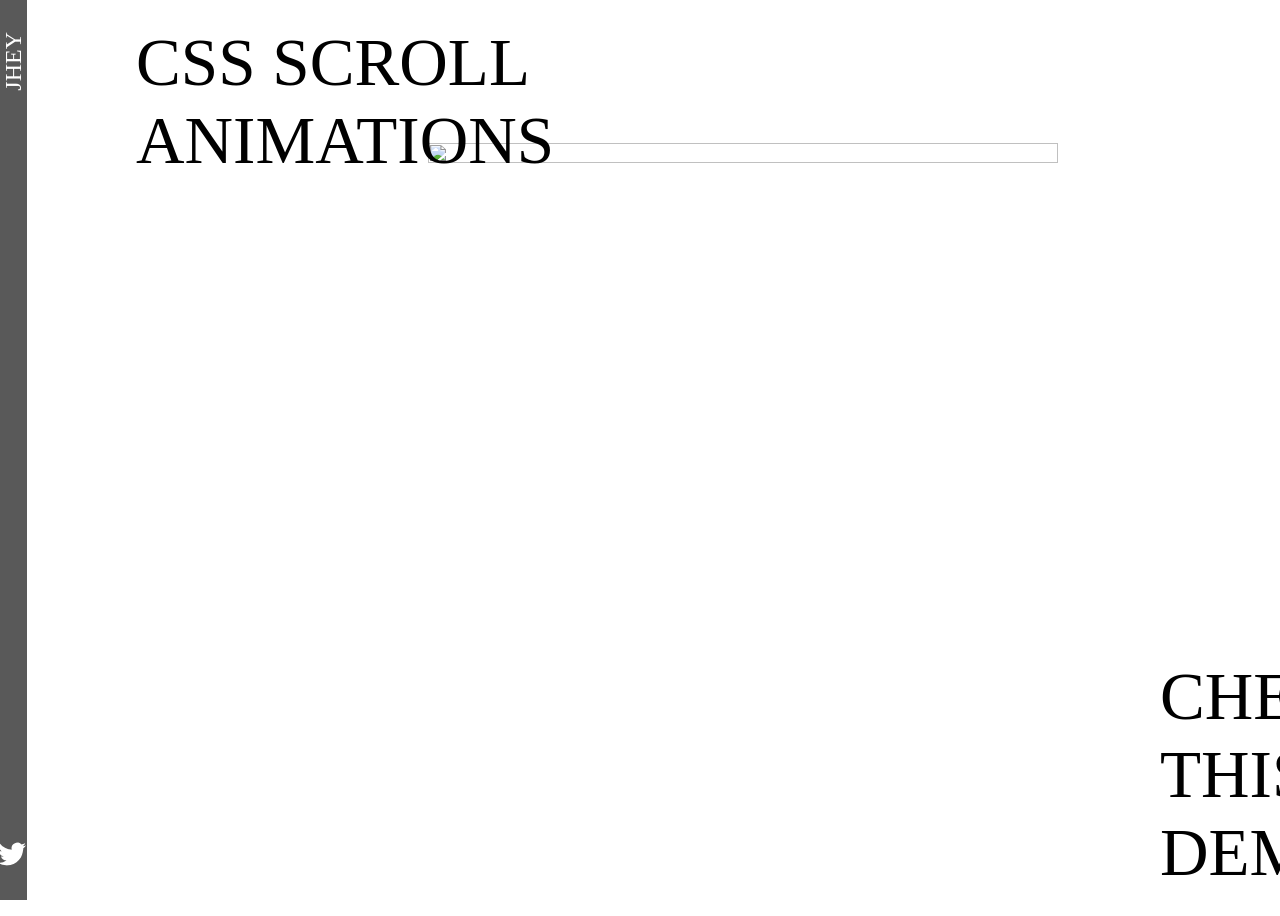
==== index.html @ 0eaf3a08 "first commit" ====
<!DOCTYPE html>
<html data-theme="dark">

<head>
    <meta charset="UTF-8">
    <meta name="viewport" content="width=device-width, initial-scale=1.0">
    <title>晝場ポートフォリオ</title>
    <link rel="stylesheet" href="css/style.css">
</head>

<body>
    <nav>
        <h1>Jhey</h1>
        <a href="https://twitter.com/intent/follow?screen_name=jh3yy">
            <svg role="img" viewBox="0 0 24 24" xmlns="http://www.w3.org/2000/svg">
                <title>Twitter</title>
                <path
                    d="M23.953 4.57a10 10 0 01-2.825.775 4.958 4.958 0 002.163-2.723c-.951.555-2.005.959-3.127 1.184a4.92 4.92 0 00-8.384 4.482C7.69 8.095 4.067 6.13 1.64 3.162a4.822 4.822 0 00-.666 2.475c0 1.71.87 3.213 2.188 4.096a4.904 4.904 0 01-2.228-.616v.06a4.923 4.923 0 003.946 4.827 4.996 4.996 0 01-2.212.085 4.936 4.936 0 004.604 3.417 9.867 9.867 0 01-6.102 2.105c-.39 0-.779-.023-1.17-.067a13.995 13.995 0 007.557 2.209c9.053 0 13.998-7.496 13.998-13.985 0-.21 0-.42-.015-.63A9.935 9.935 0 0024 4.59z" />
            </svg>
        </a>
    </nav>
    <ul>
        <li>
            <h2>CSS Scroll<br>Animations</h2>
            <img src="https://picsum.photos/400/400?random=1" alt="">
        </li>
        <li>
            <h2>Check out this rad demo</h2>
            <img src="https://picsum.photos/400/400?random=2" alt="">
        </li>
        <li>
            <h2>All CSS</h2>
            <img src="https://picsum.photos/400/400?random=3" alt="">
        </li>
        <li>
            <h2>The same keyframes for every image</h2>
            <img src="https://picsum.photos/400/400?random=4" alt="">
        </li>
        <li>
            <h2>Use a ViewTimeline</h2>
            <img src="https://picsum.photos/400/400?random=5" alt="">
        </li>
        <li>
            <h2>With the inline axis</h2>
            <img src="https://picsum.photos/400/400?random=6" alt="">
        </li>
        <li>
            <h2>Use a keyframes set</h2>
            <img src="https://picsum.photos/400/400?random=7" alt="">
        </li>
        <li>
            <h2>That rotates its subject</h2>
            <img src="https://picsum.photos/400/400?random=8" alt="">
        </li>
        <li>
            <h2>Alternate the transform-origin</h2>
            <img src="https://picsum.photos/400/400?random=9" alt="">
        </li>
        <li>
            <h2>Using :nth-of-type(even)</h2>
            <img src="https://picsum.photos/400/400?random=10" alt="">
        </li>
        <li>
            <h2>That's it!</h2>
        </li>
    </ul>
</body>

</html>
---- css/style.css ----
* {
    box-sizing: border-box;
}

body {
    display: grid;
    place-items: center;
    min-height: 100vh;
    overflow-y: hidden;
}

ul {
    display: flex;
    list-style-type: none;
    padding: 0 10vw;
    margin: 0;
    height: 100%;
}

nav {
    padding: 0 2rem;
    position: fixed;
    width: 100vh;
    color: white;
    background: hsl(0 0% 0% / 0.65);
    backdrop-filter: blur(4px);
    left: 0;
    bottom: 0;
    transform-origin: 0 100%;
    transform: rotate(-90deg) translateY(100%);
    z-index: 2;
}

nav a {
    position: absolute;
    left: 2rem;
    top: 50%;
    translate: 0 -50%;
}

nav svg {
    width: 1.75rem;
    rotate: 90deg;
    fill: white;
}

h1 {
    margin: 0;
    text-transform: uppercase;
    text-align: right;
    font-weight: 100;
}

li {
    width: 80vw;
    height: 100%;
    position: relative;
    display: grid;
    align-items: start;
    padding: 1rem 0;
    overflow: hidden;
}

li:nth-of-type(even) {
    align-items: end;
}

img {
    position: absolute;
    right: 10%;
    top: 50%;
    translate: 0% -50%;
    z-index: -1;
    width: 70vmin;
    aspect-ratio: 1;
    transform-origin: 300% 50%;
}

@media(prefers-reduced-motion: no-preference) {
    li {
        view-timeline: --item;
        view-timeline-axis: inline;
    }

    img {
        animation: fly-by both linear;
        animation-timeline: --item;
    }
}

@keyframes fly-by {
    0% {
        transform: rotate(30deg);
    }

    100% {
        transform: rotate(-30deg);
    }
}

li:nth-of-type(even) img {
    /*   animation-direction: reverse; */
    transform-origin: -300% 50%;
}

h2 {
    font-size: clamp(2rem, 4vw + 1rem, 10rem);
    margin: 0;
    text-transform: uppercase;
    font-weight: 200;
    max-width: 50%;
}
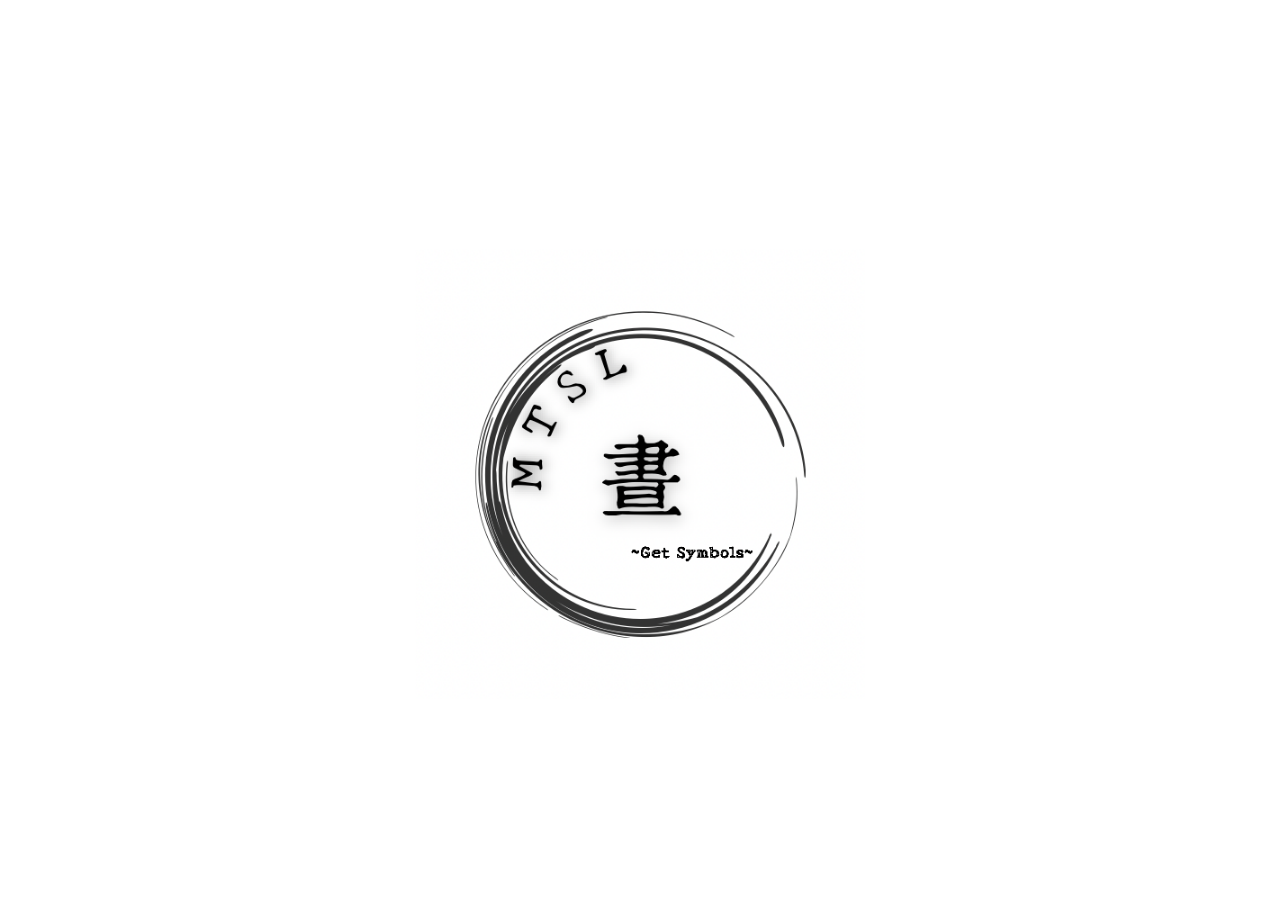
==== commit 9e9c1612: "OK001" ====
--- a/index.html
+++ b/index.html
@@ -6,64 +6,143 @@
     <meta name="viewport" content="width=device-width, initial-scale=1.0">
     <title>晝場ポートフォリオ</title>
     <link rel="stylesheet" href="css/style.css">
+    <script src="https://code.jquery.com/jquery-3.7.1.min.js"></script>
 </head>
 
 <body>
     <nav>
-        <h1>Jhey</h1>
-        <a href="https://twitter.com/intent/follow?screen_name=jh3yy">
+        <h1>mywakou</h1>
+        <a href="https://www.youtube.com/@mywakou">
             <svg role="img" viewBox="0 0 24 24" xmlns="http://www.w3.org/2000/svg">
-                <title>Twitter</title>
+                <title>YouTube</title>
                 <path
-                    d="M23.953 4.57a10 10 0 01-2.825.775 4.958 4.958 0 002.163-2.723c-.951.555-2.005.959-3.127 1.184a4.92 4.92 0 00-8.384 4.482C7.69 8.095 4.067 6.13 1.64 3.162a4.822 4.822 0 00-.666 2.475c0 1.71.87 3.213 2.188 4.096a4.904 4.904 0 01-2.228-.616v.06a4.923 4.923 0 003.946 4.827 4.996 4.996 0 01-2.212.085 4.936 4.936 0 004.604 3.417 9.867 9.867 0 01-6.102 2.105c-.39 0-.779-.023-1.17-.067a13.995 13.995 0 007.557 2.209c9.053 0 13.998-7.496 13.998-13.985 0-.21 0-.42-.015-.63A9.935 9.935 0 0024 4.59z" />
+                    d="M23.498 6.186a2.99 2.99 0 00-2.106-2.106C19.78 3.5 12 3.5 12 3.5s-7.78 0-9.392.58a2.99 2.99 0 00-2.106 2.106C0 7.798 0 12 0 12s0 4.202.502 5.814a2.99 2.99 0 002.106 2.106C4.22 20.5 12 20.5 12 20.5s7.78 0 9.392-.58a2.99 2.99 0 002.106-2.106C24 16.202 24 12 24 12s0-4.202-.502-5.814zM9.75 15.02V8.98L15.5 12l-5.75 3.02z" />
             </svg>
         </a>
     </nav>
-    <ul>
-        <li>
-            <h2>CSS Scroll<br>Animations</h2>
-            <img src="https://picsum.photos/400/400?random=1" alt="">
-        </li>
-        <li>
-            <h2>Check out this rad demo</h2>
-            <img src="https://picsum.photos/400/400?random=2" alt="">
-        </li>
-        <li>
-            <h2>All CSS</h2>
-            <img src="https://picsum.photos/400/400?random=3" alt="">
-        </li>
-        <li>
-            <h2>The same keyframes for every image</h2>
-            <img src="https://picsum.photos/400/400?random=4" alt="">
-        </li>
-        <li>
-            <h2>Use a ViewTimeline</h2>
-            <img src="https://picsum.photos/400/400?random=5" alt="">
-        </li>
-        <li>
-            <h2>With the inline axis</h2>
-            <img src="https://picsum.photos/400/400?random=6" alt="">
-        </li>
-        <li>
-            <h2>Use a keyframes set</h2>
-            <img src="https://picsum.photos/400/400?random=7" alt="">
-        </li>
-        <li>
-            <h2>That rotates its subject</h2>
-            <img src="https://picsum.photos/400/400?random=8" alt="">
-        </li>
-        <li>
-            <h2>Alternate the transform-origin</h2>
-            <img src="https://picsum.photos/400/400?random=9" alt="">
-        </li>
-        <li>
-            <h2>Using :nth-of-type(even)</h2>
-            <img src="https://picsum.photos/400/400?random=10" alt="">
-        </li>
-        <li>
-            <h2>That's it!</h2>
-        </li>
-    </ul>
+    <main>
+        <ul>
+            <li>
+                <h2><ruby>晝場<rt>ﾋﾙﾊﾞ</rt></ruby> <ruby>一光<rt>ｲｯｺｳ</rt></ruby>とは？</h2>
+                <img class="rounded" src="image/hiruba_main.png" alt="">
+            </li>
+            <li>
+                <h2>開発実績</h2>
+                <strong>【業務】</strong>
+                <table class="rounded-table">
+                    <thead>
+                        <tr>
+                            <th>実績</th>
+                            <th>使用技術</th>
+                            <th>対象</th>
+                        </tr>
+                    </thead>
+                    <tbody>
+                        <tr>
+                            <td>与信審査管理システム</td>
+                            <td>VB.NET, Oracle DB, Grape City,SVN</td>
+                            <td>クライアントアプリ、サーバアプリ</td>
+                        </tr>
+                        <tr>
+                            <td>勤怠監視システム</td>
+                            <td>PowerShell,SVN</td>
+                            <td>バッチアプリ</td>
+                        </tr>
+                        <tr>
+                            <td>データ移行アプリ</td>
+                            <td>C#,PostgreSQL,SVN</td>
+                            <td>クライアントアプリ</td>
+                        </tr>
+                    </tbody>
+                </table>
+                <strong>【個人】</strong>
+                <table class="rounded-table">
+                    <thead>
+                        <tr>
+                            <th>実績</th>
+                            <th>使用技術</th>
+                        </tr>
+                    </thead>
+                    <tbody>
+                        <tr>
+                            <td>為替情報取得アプリ</td>
+                            <td>Python,MetaTrader5, SQLite,Git</td>
+                        </tr>
+                        <tr>
+                            <td>相関分析アプリ</td>
+                            <td>Python,SQLite,Git</td>
+                        </tr>
+                        <tr>
+                            <td>時系列機械学習アプリ</td>
+                            <td>Python,keras,SQLite,Git</td>
+                        </tr>
+                    </tbody>
+                </table>
+            </li>
+            <li>
+                <h2>Application</h2>
+                <img src="image/icon.png" alt="">
+            </li>
+            <li>
+                <h2>Run</h2>
+                <img src="image/consol.png" alt="">
+            </li>
+            <li>
+                <h2>Result</h2>
+                <img src="image/スクリーンショット 2024-08-20 013042.png" alt="">
+            </li>
+            <li>
+                <h2>Profile</h2>
+                <p>1996(H8)　Independence Day生</p>
+                <p>一戸出身のドラムを叩いている肥満です</p>
+                <p>ミュージシャンを目指して上京したものの、縁あってプログラミングを学び</p>
+                <p>SEとして3年間で設計からリリースまで経験。その後、福祉業界で会社運営・管理を学びました。</p>
+                <p>趣味はドラム、バルーンアート、BBQ、家庭菜園。 </p>
+                <p>見ての通り、甘党です。</p>
+                <img class="rounded" src="image/ichinohe.png" alt="">
+                <br>
+                <br>
+                <br>
+                <br>
+                <br>
+                <br>
+                <br>
+                <br>
+                <br>
+                <br>
+                <br>
+                <br>
+                <br>
+                <br>
+                <br>
+                <br>
+                <br>
+                <br>
+                <br>
+
+            <li><img class="rounded" src="image/band.jpeg" alt=""></li>
+            <li><img src="image/cup.png" alt=""></li>
+            <li><img class="rounded" src="image/barun.jpeg" alt=""></li>
+            <li><img class="rounded" src="image/sumi.jpeg" alt=""></li>
+            <li><img class="rounded" src="image/yasai.jpeg" alt=""></li>
+            </li>
+            <li>
+                <h2>END</h2>
+            </li>
+        </ul>
+    </main>
+    <!-- フッターここまで -->
+    <div class="start">
+        <p><img class="center-image rotate" src="image/IMG_0540.ico" alt=""></p>
+    </div>
+    <!-- スクリプトはここに配置 -->
+    <script>
+        $(function () {
+            // 0.5秒後にロゴをフェードイン、2秒後に背景をフェードアウト
+            $('.start p').delay(200).fadeIn(1600).parent().delay(2000).fadeOut(1000);
+        });
+    </script>
+
 </body>
 
 </html>
--- a/css/style.css
+++ b/css/style.css
@@ -7,6 +7,11 @@
     place-items: center;
     min-height: 100vh;
     overflow-y: hidden;
+    font-size: 1.5rem;
+}
+
+main {
+    height: 100vh;
 }
 
 ul {
@@ -16,6 +21,13 @@
     margin: 0;
     height: 100%;
 }
+
+p {
+    font-size: 1.5rem;
+    font-weight: 100;
+    padding: 0;
+}
+
 
 nav {
     padding: 0 2rem;
@@ -46,7 +58,7 @@
 
 h1 {
     margin: 0;
-    text-transform: uppercase;
+    text-transform: lowercase;
     text-align: right;
     font-weight: 100;
 }
@@ -72,8 +84,43 @@
     translate: 0% -50%;
     z-index: -1;
     width: 70vmin;
-    aspect-ratio: 1;
     transform-origin: 300% 50%;
+}
+
+.center-image {
+    position: fixed;
+    left: 50%;
+    top: 50%;
+    translate: -50% -50%;
+    z-index: 1;
+    width: 50vmin;
+    transform-origin: center;
+}
+
+img.rounded {
+    border-radius: 50%;
+}
+
+.rounded-table {
+    border-collapse: collapse;
+    width: 100%;
+}
+
+.rounded-table th,
+.rounded-table td {
+    border: 1px solid #E6E6FA;
+    /* 淡い藤色 */
+    padding: 8px;
+}
+
+.rounded-table th {
+    background-color: #F8F8FF;
+    /* GhostWhite for better visibility */
+}
+
+.rounded-table thead tr {
+    border-bottom: 2px solid #E6E6FA;
+    /* 淡い藤色 */
 }
 
 @media(prefers-reduced-motion: no-preference) {
@@ -109,4 +156,38 @@
     text-transform: uppercase;
     font-weight: 200;
     max-width: 50%;
+}
+
+.start {
+    background: #ffffff;
+    position: absolute;
+    top: 0;
+    left: 0;
+    height: 100%;
+    width: 100%;
+    z-index: 9000;
+}
+
+.start p {
+    position: fixed;
+    left: 50%;
+    top: 50%;
+    transform: translate(-50%, -50%);
+    display: none;
+    z-index: 9999;
+    width: 280px;
+}
+
+.rotate {
+    animation: rotation 15s infinite linear;
+}
+
+@keyframes rotation {
+    from {
+        transform: rotate(0deg);
+    }
+
+    to {
+        transform: rotate(360deg);
+    }
 }
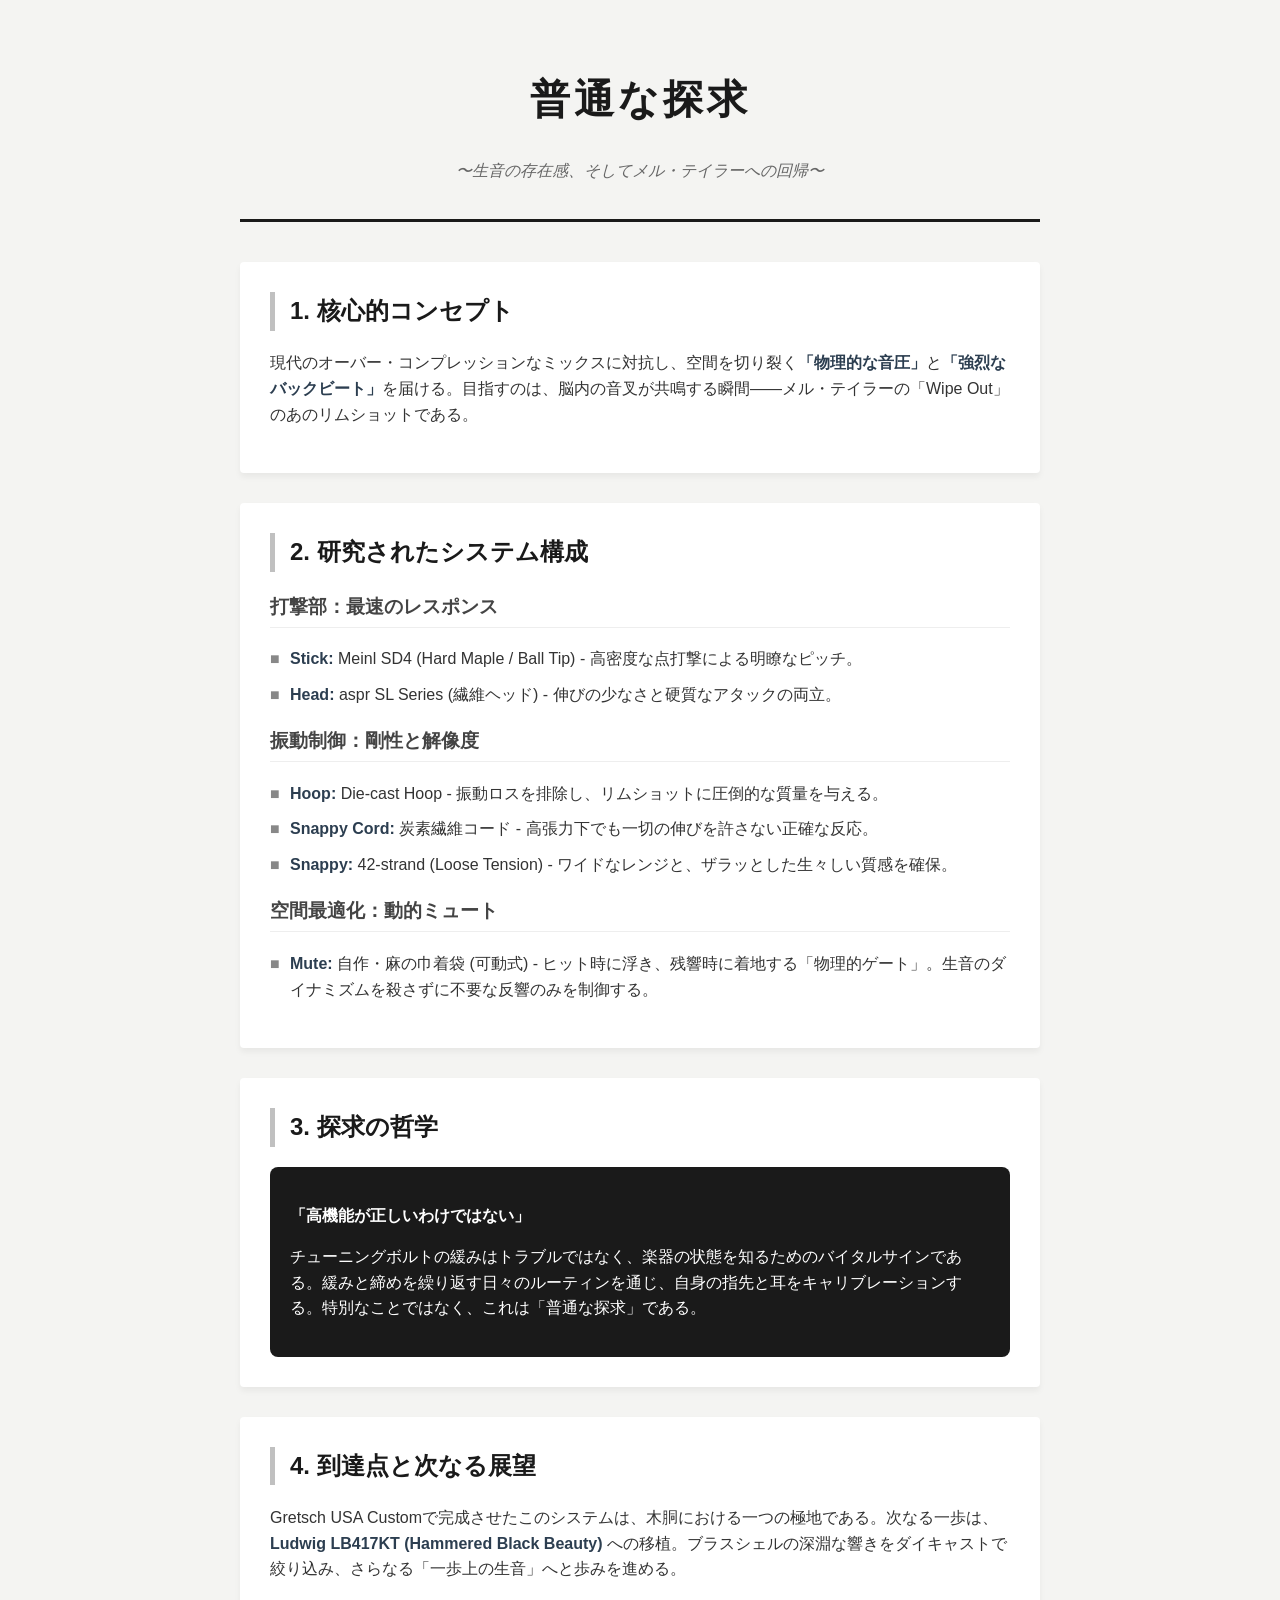
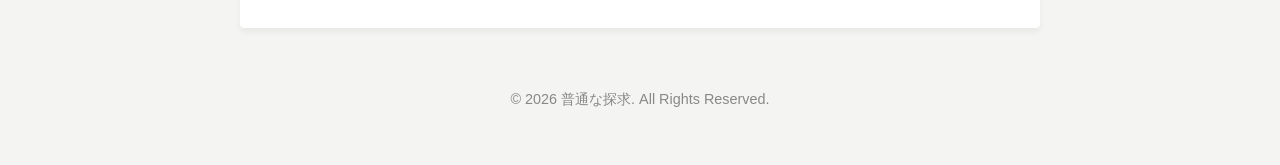
==== commit 5ca436d0: "Create index.html for '普通な探求' website Initial HTML structure for '普通な探求' website, including styling " ====
--- a/index.html
+++ b/index.html
@@ -1,148 +1,73 @@
 <!DOCTYPE html>
-<html data-theme="dark">
-
+<html lang="ja">
 <head>
     <meta charset="UTF-8">
-    <meta name="viewport" content="width=device-width, initial-scale=1.0">
-    <title>晝場ポートフォリオ</title>
-    <link rel="stylesheet" href="css/style.css">
-    <script src="https://code.jquery.com/jquery-3.7.1.min.js"></script>
+    <title>普通な探求 - The Snare Sound Philosophy</title>
+    <style>
+        body { font-family: "Helvetica Neue", Arial, "Hiragino Kaku Gothic ProN", "Hiragino Sans", sans-serif; line-height: 1.6; color: #333; max-width: 800px; margin: 0 auto; padding: 40px 20px; background-color: #f4f4f2; }
+        header { border-bottom: 3px solid #1a1a1a; margin-bottom: 40px; padding-bottom: 20px; text-align: center; }
+        h1 { font-size: 2.5em; letter-spacing: 0.1em; color: #1a1a1a; }
+        .subtitle { font-style: italic; color: #666; }
+        section { background: #fff; padding: 30px; margin-bottom: 30px; box-shadow: 0 4px 6px rgba(0,0,0,0.05); border-radius: 4px; }
+        h2 { border-left: 5px solid #c0c0c0; padding-left: 15px; margin-top: 0; color: #1a1a1a; }
+        h3 { color: #444; border-bottom: 1px solid #eee; padding-bottom: 5px; }
+        ul { list-style: none; padding: 0; }
+        li { margin-bottom: 10px; padding-left: 20px; position: relative; }
+        li::before { content: "■"; position: absolute; left: 0; color: #888; }
+        .highlight { font-weight: bold; color: #2c3e50; }
+        .philosophy-card { background: #1a1a1a; color: #fff; padding: 20px; border-radius: 8px; margin-top: 20px; }
+        footer { text-align: center; font-size: 0.9em; color: #888; margin-top: 60px; }
+    </style>
 </head>
+<body>
 
-<body>
-    <nav>
-        <h1>mywakou</h1>
-        <a href="https://www.youtube.com/@mywakou">
-            <svg role="img" viewBox="0 0 24 24" xmlns="http://www.w3.org/2000/svg">
-                <title>YouTube</title>
-                <path
-                    d="M23.498 6.186a2.99 2.99 0 00-2.106-2.106C19.78 3.5 12 3.5 12 3.5s-7.78 0-9.392.58a2.99 2.99 0 00-2.106 2.106C0 7.798 0 12 0 12s0 4.202.502 5.814a2.99 2.99 0 002.106 2.106C4.22 20.5 12 20.5 12 20.5s7.78 0 9.392-.58a2.99 2.99 0 002.106-2.106C24 16.202 24 12 24 12s0-4.202-.502-5.814zM9.75 15.02V8.98L15.5 12l-5.75 3.02z" />
-            </svg>
-        </a>
-    </nav>
-    <main>
-        <ul>
-            <li>
-                <h2><ruby>晝場<rt>ﾋﾙﾊﾞ</rt></ruby> <ruby>一光<rt>ｲｯｺｳ</rt></ruby>とは？</h2>
-                <img class="rounded" src="image/hiruba_main.png" alt="">
-            </li>
-            <li>
-                <h2>開発実績</h2>
-                <strong>【業務】</strong>
-                <table class="rounded-table">
-                    <thead>
-                        <tr>
-                            <th>実績</th>
-                            <th>使用技術</th>
-                            <th>対象</th>
-                        </tr>
-                    </thead>
-                    <tbody>
-                        <tr>
-                            <td>与信審査管理システム</td>
-                            <td>VB.NET, Oracle DB, Grape City,SVN</td>
-                            <td>クライアントアプリ、サーバアプリ</td>
-                        </tr>
-                        <tr>
-                            <td>勤怠監視システム</td>
-                            <td>PowerShell,SVN</td>
-                            <td>バッチアプリ</td>
-                        </tr>
-                        <tr>
-                            <td>データ移行アプリ</td>
-                            <td>C#,PostgreSQL,SVN</td>
-                            <td>クライアントアプリ</td>
-                        </tr>
-                    </tbody>
-                </table>
-                <strong>【個人】</strong>
-                <table class="rounded-table">
-                    <thead>
-                        <tr>
-                            <th>実績</th>
-                            <th>使用技術</th>
-                        </tr>
-                    </thead>
-                    <tbody>
-                        <tr>
-                            <td>為替情報取得アプリ</td>
-                            <td>Python,MetaTrader5, SQLite,Git</td>
-                        </tr>
-                        <tr>
-                            <td>相関分析アプリ</td>
-                            <td>Python,SQLite,Git</td>
-                        </tr>
-                        <tr>
-                            <td>時系列機械学習アプリ</td>
-                            <td>Python,keras,SQLite,Git</td>
-                        </tr>
-                    </tbody>
-                </table>
-            </li>
-            <li>
-                <h2>Application</h2>
-                <img src="image/icon.png" alt="">
-            </li>
-            <li>
-                <h2>Run</h2>
-                <img src="image/consol.png" alt="">
-            </li>
-            <li>
-                <h2>Result</h2>
-                <img src="image/スクリーンショット 2024-08-20 013042.png" alt="">
-            </li>
-            <li>
-                <h2>Profile</h2>
-                <p>1996(H8)　Independence Day生</p>
-                <p>一戸出身のドラムを叩いている肥満です</p>
-                <p>ミュージシャンを目指して上京したものの、縁あってプログラミングを学び</p>
-                <p>SEとして3年間で設計からリリースまで経験。その後、福祉業界で会社運営・管理を学びました。</p>
-                <p>趣味はドラム、バルーンアート、BBQ、家庭菜園。 </p>
-                <p>見ての通り、甘党です。</p>
-                <img class="rounded" src="image/ichinohe.png" alt="">
-                <br>
-                <br>
-                <br>
-                <br>
-                <br>
-                <br>
-                <br>
-                <br>
-                <br>
-                <br>
-                <br>
-                <br>
-                <br>
-                <br>
-                <br>
-                <br>
-                <br>
-                <br>
-                <br>
+<header>
+    <h1>普通な探求</h1>
+    <p class="subtitle">〜生音の存在感、そしてメル・テイラーへの回帰〜</p>
+</header>
 
-            <li><img class="rounded" src="image/band.jpeg" alt=""></li>
-            <li><img src="image/cup.png" alt=""></li>
-            <li><img class="rounded" src="image/barun.jpeg" alt=""></li>
-            <li><img class="rounded" src="image/sumi.jpeg" alt=""></li>
-            <li><img class="rounded" src="image/yasai.jpeg" alt=""></li>
-            </li>
-            <li>
-                <h2>END</h2>
-            </li>
-        </ul>
-    </main>
-    <!-- フッターここまで -->
-    <div class="start">
-        <p><img class="center-image rotate" src="image/IMG_0540.ico" alt=""></p>
+<section>
+    <h2>1. 核心的コンセプト</h2>
+    <p>現代のオーバー・コンプレッションなミックスに対抗し、空間を切り裂く<span class="highlight">「物理的な音圧」</span>と<span class="highlight">「強烈なバックビート」</span>を届ける。目指すのは、脳内の音叉が共鳴する瞬間——メル・テイラーの「Wipe Out」のあのリムショットである。</p>
+</section>
+
+<section>
+    <h2>2. 研究されたシステム構成</h2>
+    <h3>打撃部：最速のレスポンス</h3>
+    <ul>
+        <li><span class="highlight">Stick:</span> Meinl SD4 (Hard Maple / Ball Tip) - 高密度な点打撃による明瞭なピッチ。</li>
+        <li><span class="highlight">Head:</span> aspr SL Series (繊維ヘッド) - 伸びの少なさと硬質なアタックの両立。</li>
+    </ul>
+
+    <h3>振動制御：剛性と解像度</h3>
+    <ul>
+        <li><span class="highlight">Hoop:</span> Die-cast Hoop - 振動ロスを排除し、リムショットに圧倒的な質量を与える。</li>
+        <li><span class="highlight">Snappy Cord:</span> 炭素繊維コード - 高張力下でも一切の伸びを許さない正確な反応。</li>
+        <li><span class="highlight">Snappy:</span> 42-strand (Loose Tension) - ワイドなレンジと、ザラッとした生々しい質感を確保。</li>
+    </ul>
+
+    <h3>空間最適化：動的ミュート</h3>
+    <ul>
+        <li><span class="highlight">Mute:</span> 自作・麻の巾着袋 (可動式) - ヒット時に浮き、残響時に着地する「物理的ゲート」。生音のダイナミズムを殺さずに不要な反響のみを制御する。</li>
+    </ul>
+</section>
+
+<section>
+    <h2>3. 探求の哲学</h2>
+    <div class="philosophy-card">
+        <p><strong>「高機能が正しいわけではない」</strong></p>
+        <p>チューニングボルトの緩みはトラブルではなく、楽器の状態を知るためのバイタルサインである。緩みと締めを繰り返す日々のルーティンを通じ、自身の指先と耳をキャリブレーションする。特別なことではなく、これは「普通な探求」である。</p>
     </div>
-    <!-- スクリプトはここに配置 -->
-    <script>
-        $(function () {
-            // 0.5秒後にロゴをフェードイン、2秒後に背景をフェードアウト
-            $('.start p').delay(200).fadeIn(1600).parent().delay(2000).fadeOut(1000);
-        });
-    </script>
+</section>
+
+<section>
+    <h2>4. 到達点と次なる展望</h2>
+    <p>Gretsch USA Customで完成させたこのシステムは、木胴における一つの極地である。次なる一歩は、<span class="highlight">Ludwig LB417KT (Hammered Black Beauty)</span> への移植。ブラスシェルの深淵な響きをダイキャストで絞り込み、さらなる「一歩上の生音」へと歩みを進める。</p>
+</section>
+
+<footer>
+    <p>&copy; 2026 普通な探求. All Rights Reserved.</p>
+</footer>
 
 </body>
-
-</html>+</html>
